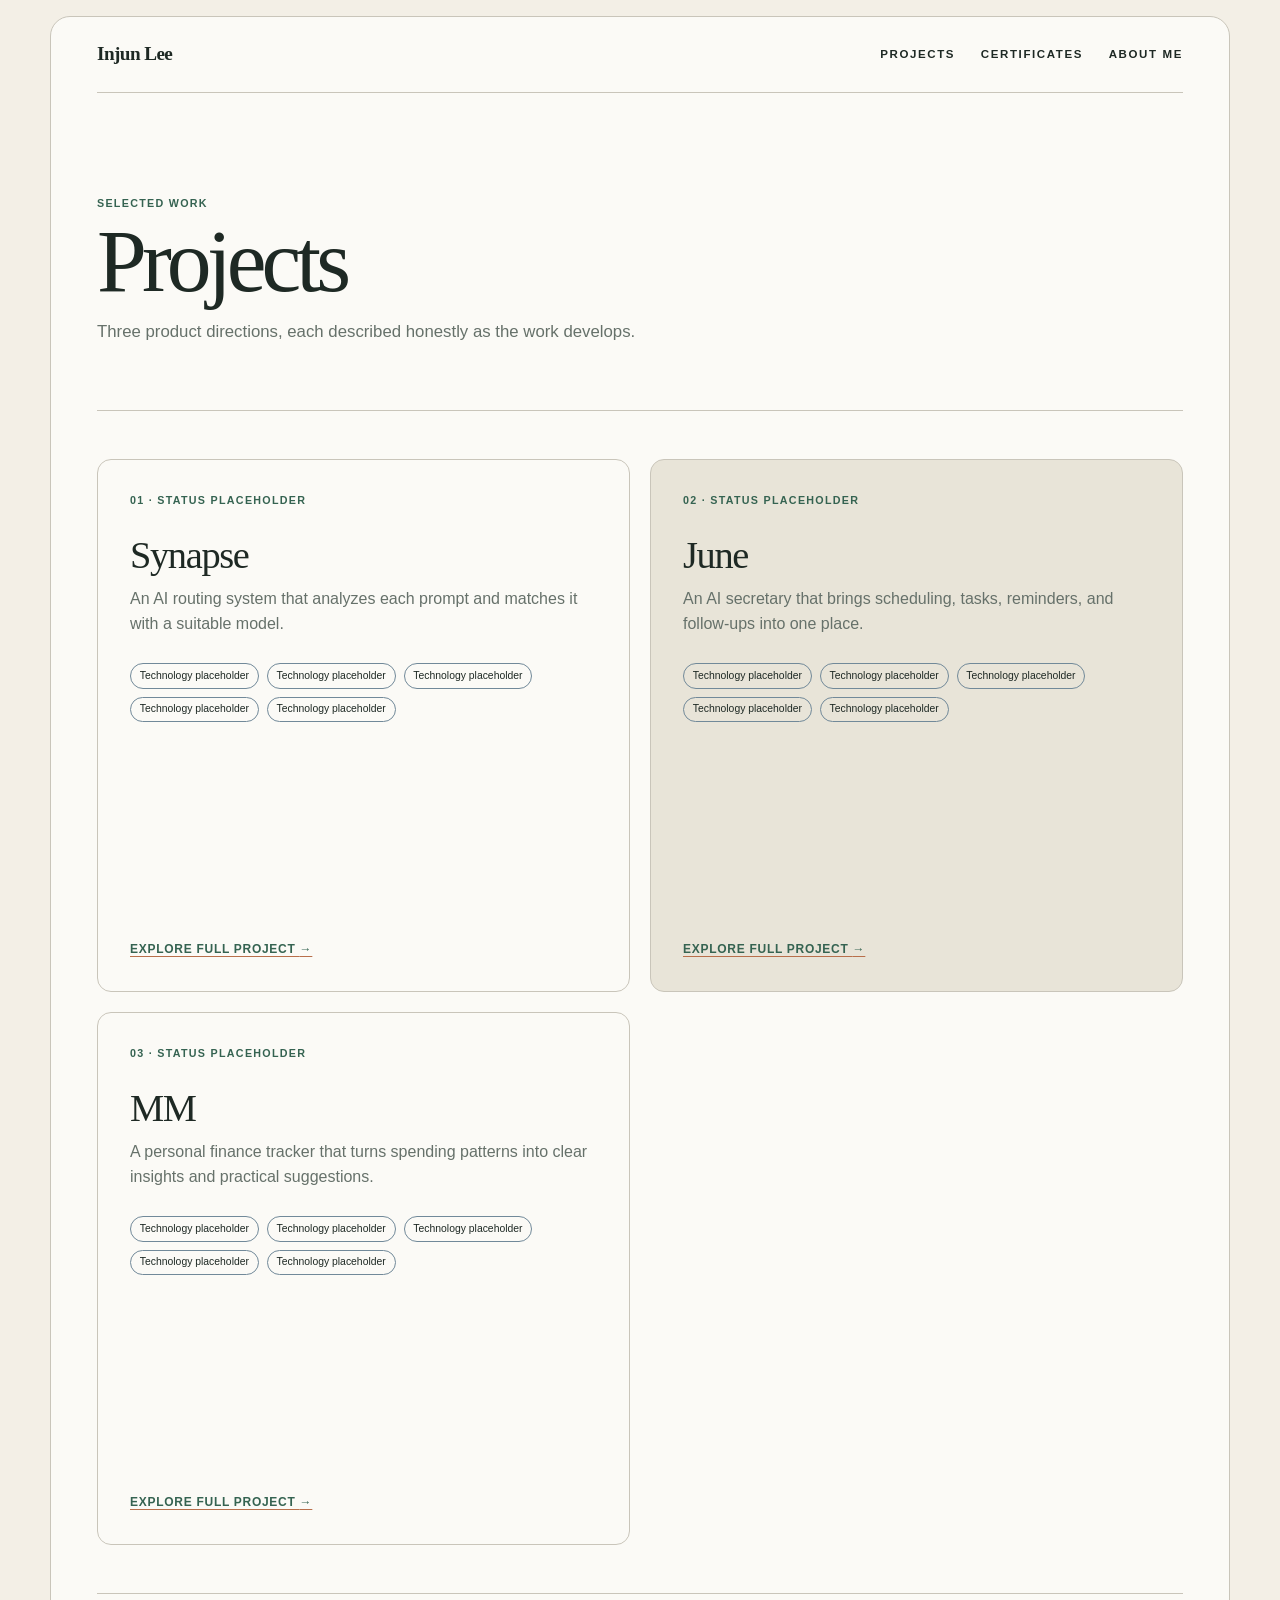
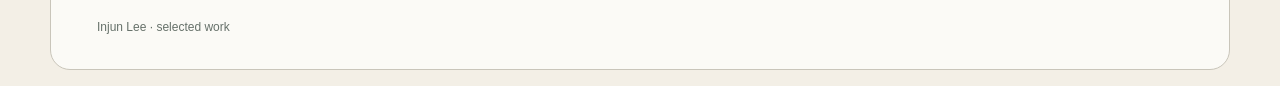
==== site/projects/index.html @ 359364a6 "feat: build complete portfolio UIUX" ====
<!doctype html>
<html lang="en">
<head>
  <meta charset="utf-8">
  <meta http-equiv="Content-Security-Policy" content="default-src 'none'; script-src 'self'; style-src 'self'; img-src 'self'; font-src 'self'; connect-src 'none'; object-src 'none'; base-uri 'none'; form-action 'none'; frame-src 'none'; media-src 'none'; worker-src 'none'; manifest-src 'none'">
  <meta name="referrer" content="no-referrer">
  <meta name="viewport" content="width=device-width, initial-scale=1">
  <meta name="description" content="Selected projects by Injun Lee.">
  <title>Projects — Injun Lee</title>
  <link rel="icon" href="../assets/favicon.svg" type="image/svg+xml">
  <link rel="stylesheet" href="../styles.css">
  <script src="../script.js" defer></script>
</head>
<body>
  <a class="skip-link" href="#main-content">Skip to main content</a>
  <main class="site-shell page-shell" id="main-content">
    <nav class="site-nav" aria-label="Primary">
      <a class="identity" href="../">Injun Lee</a>
      <a href="./">Projects</a>
      <a href="../certificates/">Certificates</a>
      <a href="../about/">About Me</a>
    </nav>
    <header class="page-introduction">
      <p class="eyebrow">Selected work</p>
      <h1>Projects</h1>
      <p>Three product directions, each described honestly as the work develops.</p>
    </header>
    <section class="project-grid" aria-label="Project case studies">
      <article class="project-card" data-project="synapse">
        <p class="project-index">01 · Status placeholder</p>
        <h2>Synapse</h2>
        <p>An AI routing system that analyzes each prompt and matches it with a suitable model.</p>
        <ul class="tag-list" aria-label="Synapse technology placeholders"><li>Technology placeholder</li><li>Technology placeholder</li><li>Technology placeholder</li><li>Technology placeholder</li><li>Technology placeholder</li></ul>
        <a href="synapse/">Explore full project <span aria-hidden="true">→</span></a>
      </article>
      <article class="project-card" data-project="june">
        <p class="project-index">02 · Status placeholder</p>
        <h2>June</h2>
        <p>An AI secretary that brings scheduling, tasks, reminders, and follow-ups into one place.</p>
        <ul class="tag-list" aria-label="June technology placeholders"><li>Technology placeholder</li><li>Technology placeholder</li><li>Technology placeholder</li><li>Technology placeholder</li><li>Technology placeholder</li></ul>
        <a href="june/">Explore full project <span aria-hidden="true">→</span></a>
      </article>
      <article class="project-card" data-project="mm">
        <p class="project-index">03 · Status placeholder</p>
        <h2>MM</h2>
        <p>A personal finance tracker that turns spending patterns into clear insights and practical suggestions.</p>
        <ul class="tag-list" aria-label="MM technology placeholders"><li>Technology placeholder</li><li>Technology placeholder</li><li>Technology placeholder</li><li>Technology placeholder</li><li>Technology placeholder</li></ul>
        <a href="mm/">Explore full project <span aria-hidden="true">→</span></a>
      </article>
    </section>
    <footer class="page-footer"><p>Injun Lee · selected work</p></footer>
  </main>
</body>
</html>
---- site/styles.css ----
:root {
  color-scheme: light;
  --paper: #f3efe6;
  --panel: #e2e6dc;
  --paper-2: #e8e4d8;
  --white: #fbfaf6;
  --ink: #1e2924;
  --muted: #66716a;
  --forest: #356351;
  --copper: #b86f4b;
  --slate: #718999;
  --blue: #718999;
  --sage: #dfe6dc;
  --rule: #b2b2a9;
  --line: #c9c5ba;
  --display: Georgia, 'Times New Roman', serif;
  --sans: 'Segoe UI Variable', 'Segoe UI', Arial, sans-serif;
}

*, *::before, *::after { box-sizing: border-box; }
html { scroll-behavior: smooth; }
body { margin: 0; background: var(--paper); color: var(--ink); font-family: var(--sans); }
a { color: inherit; }
.skip-link { position: fixed; left: 1rem; top: 1rem; z-index: 20; transform: translateY(-180%); background: var(--ink); color: var(--paper); padding: .7rem 1rem; }
.skip-link:focus-visible { transform: none; }
:focus-visible { outline: 3px solid var(--copper); outline-offset: 4px; }
.site-shell { width: min(100% - 2rem, 1180px); margin: 1rem auto; border: 1px solid #cbc8bf; border-radius: 20px; overflow: clip; }
.site-nav { min-height: 72px; margin: 0 46px; display: flex; align-items: center; justify-content: space-between; border-bottom: 1px solid var(--rule); font-size: .72rem; font-weight: 700; letter-spacing: .14em; text-transform: uppercase; }
.site-nav a { text-decoration: none; }
.site-nav a, .hero-jump { transition: color .2s ease; }
.site-footer > a { transition: box-shadow .2s ease; }
.hero { min-height: 690px; padding: 82px 46px 72px; display: grid; grid-template-columns: 1fr 1fr; gap: 48px; align-items: center; }
.hero h1 { margin: 0; font: 500 clamp(2.65rem, 4.6vw, 4.65rem)/.94 var(--display); letter-spacing: -.05em; }
.hero h1 span { display: block; }
.hero-name { width: max-content; margin-bottom: 1.25rem; font: 680 clamp(1.75rem, 3vw, 2.2rem)/1 var(--sans); letter-spacing: -.045em; }
.hero-name::after { content: ''; display: block; width: 42px; height: 2px; margin-top: .75rem; background: var(--copper); }
.hero-copy > p { max-width: 42rem; margin: 1.8rem 0 2.2rem; color: #505951; font-size: 1rem; line-height: 1.75; }
.hero-jump { display: inline-flex; align-items: center; gap: .7rem; color: #59635c; font-size: .66rem; letter-spacing: .13em; text-decoration: none; text-transform: uppercase; }
.hero-jump::before { content: ''; width: 28px; height: 1px; background: var(--copper); }
.juggle-signature { width: min(100%, 420px); justify-self: center; }
.juggle-stage { display: block; width: 100%; height: auto; aspect-ratio: 1; border: 1px solid #c3c5bc; border-radius: 11px; background: #f7f5ef; }
.juggle-legend { display: flex; flex-wrap: wrap; justify-content: center; gap: 5px 12px; margin: 9px 0 0; color: #59635c; font-size: .56rem; letter-spacing: .04em; text-align: center; }
.juggle-floor { stroke: var(--rule); stroke-width: 1.2; }
.juggle-head, .juggle-limb, .juggle-wheel, .juggle-frame { fill: none; stroke: var(--ink); stroke-width: 3.2; stroke-linecap: round; stroke-linejoin: round; }
.juggle-head { fill: #f7f5ef; }
.juggle-disc { fill: #f7f5ef; stroke-width: 1.5; }
.juggle-cut { fill: none; stroke: #f7f5ef; stroke-width: 1.3; stroke-linecap: round; stroke-linejoin: round; }
.tone-ink .juggle-disc { stroke: var(--ink); } .tone-ink .juggle-glyph { fill: var(--ink); }
.tone-forest .juggle-disc { stroke: var(--forest); } .tone-forest .juggle-glyph { fill: var(--forest); }
.tone-copper .juggle-disc { stroke: var(--copper); } .tone-copper .juggle-glyph { fill: var(--copper); }
.tone-slate .juggle-disc { stroke: var(--slate); } .tone-slate .juggle-glyph { fill: var(--slate); }
.juggle-figure { animation: juggle-bob .62s ease-in-out infinite alternate; }
.juggle-item { animation: juggle-arc 3.6s linear infinite; }
.juggle-slot-1 { animation-delay: 0s; }
.juggle-slot-2 { animation-delay: -1.2s; }
.juggle-slot-3 { animation-delay: -2.4s; }
@keyframes juggle-bob { from { transform: translateY(0); } to { transform: translateY(-4px); } }
@keyframes juggle-arc {
  0% { transform: translate(-48px, 0); }
  6.25% { transform: translate(-36px, -77px); }
  12.5% { transform: translate(-24px, -132px); }
  18.75% { transform: translate(-12px, -165px); }
  25% { transform: translate(0, -176px); }
  31.25% { transform: translate(12px, -165px); }
  37.5% { transform: translate(24px, -132px); }
  43.75% { transform: translate(36px, -77px); }
  50% { transform: translate(48px, 0); }
  56.25% { transform: translate(36px, -42px); }
  62.5% { transform: translate(24px, -72px); }
  68.75% { transform: translate(12px, -90px); }
  75% { transform: translate(0, -96px); }
  81.25% { transform: translate(-12px, -90px); }
  87.5% { transform: translate(-24px, -72px); }
  93.75% { transform: translate(-36px, -42px); }
  100% { transform: translate(-48px, 0); }
}

.work-section { padding: 0 46px; }
.section-heading { display: grid; grid-template-columns: 1fr 1fr; gap: 30px; padding: 31px 0 14px; border-top: 1px solid var(--rule); color: #606961; font-size: .63rem; letter-spacing: .13em; text-transform: uppercase; }
.section-heading h2, .section-heading p { margin: 0; font: inherit; }
.section-heading h2 { color: var(--ink); font-weight: 700; }
.section-heading p { text-align: right; }
.project { border-top: 1px solid var(--rule); }
.project:last-child { border-bottom: 1px solid var(--rule); }
.project-summary { display: grid; grid-template-columns: 52px 1fr auto; gap: 18px; align-items: start; padding: 30px 4px 28px; cursor: pointer; list-style: none; }
.project-summary::-webkit-details-marker { display: none; }
.project-summary::marker { content: ''; }
.project-number { padding-top: 8px; color: var(--forest); font-size: .62rem; font-weight: 750; }
.project-copy { display: block; }
.project-name { display: block; font: 680 clamp(1.9rem, 3.2vw, 2.7rem)/1 var(--sans); letter-spacing: -.05em; }
.project-line { display: block; max-width: 58rem; margin: 9px 0 15px; color: #505951; font-size: .82rem; line-height: 1.55; }
.topics { display: flex; flex-wrap: wrap; gap: 7px; }
.topics > span { padding: 5px 8px; border: 1px solid #a4aaa4; border-radius: 999px; color: #59635c; font-size: .55rem; letter-spacing: .06em; text-transform: uppercase; }
.topics > span:nth-child(2) { border-color: rgb(113 137 153 / 62%); }
.topics > span:nth-child(3) { border-color: rgb(184 111 75 / 62%); }
.project-plus { padding-top: 4px; color: var(--forest); font-size: 1.35rem; font-weight: 300; transition: transform .28s ease, color .28s ease; }
.project[open] { margin-inline: -15px; padding-inline: 15px; background: #e8e9e1; }
.project[open] .project-plus { color: var(--copper); transform: rotate(45deg); }
.project-panel { padding: 0 22px 25px; }
.project-visual { margin: 0; padding-top: 22px; }
.project-visual figcaption { display: flex; justify-content: space-between; margin-bottom: 13px; color: var(--forest); font-size: .55rem; font-weight: 750; letter-spacing: .1em; text-transform: uppercase; }
.project-visual figcaption span:last-child { color: var(--forest); font-weight: 500; }
.synapse-diagram, .june-layout, .mm-layout { width: 100%; border: 1px solid #c3c5bc; border-radius: 11px; background: #f7f5ef; }

.synapse-diagram { display: block; height: 220px; }
.synapse-diagram text { fill: var(--ink); font: 9px var(--sans); }
.diagram-box { fill: #fcfbf7; stroke: #95a099; }
.prompt-box { fill: #f0ded3; stroke: var(--copper); stroke-width: 1.6; }
.diagram-label { font-weight: 700 !important; }
.router-box { fill: #e4ece7; stroke: var(--forest); stroke-width: 1.4; }
.router-label { fill: var(--forest) !important; font-weight: 700 !important; }
.router-subtitle { fill: #596159 !important; opacity: 1; }
.route { fill: none; stroke: #9ea8a1; stroke-width: 1.2; stroke-dasharray: 180; stroke-dashoffset: 0; }
.route-selected { stroke: var(--copper); stroke-width: 2; }
.route-b.route-selected { stroke: var(--forest); }
.model-selected { fill: #f0ded3; stroke: var(--copper); stroke-width: 1.6; }
.answer-box { fill: #e4ece7; stroke: var(--forest); }
.answer-copy { opacity: 1; }
.project.is-animating .route { stroke-dashoffset: 180; animation: draw-route .5s ease-out .58s forwards; }
.project.is-animating .route-a { animation-delay: .95s; }
.project.is-animating .route-b { animation-delay: 1.2s; }
.project.is-animating .route-c { animation-delay: 1.45s; }
.project.is-animating .route-d { animation-delay: 1.7s; }
.project.is-animating .route-answer { animation-delay: 2.1s; }
.project.is-animating .answer-copy { opacity: 0; animation: reveal .4s ease-out 2.5s forwards; }
@keyframes draw-route { to { stroke-dashoffset: 0; } }
@keyframes reveal { to { opacity: 1; } }

.june-layout, .mm-layout { min-height: 242px; display: grid; gap: 14px; padding: 14px; }
.june-layout { grid-template-columns: 1.35fr .65fr; }
.calendar-card, .todo-card, .chart-card, .insights-card { min-width: 0; padding: 12px; border: 1px solid #c9cbc3; border-radius: 9px; background: #fcfbf7; }
.mini-heading { display: flex; justify-content: space-between; margin-bottom: 10px; color: var(--forest); font-size: .55rem; font-weight: 750; letter-spacing: .09em; text-transform: uppercase; }
.schedule-grid { display: grid; grid-template-columns: 34px repeat(5, minmax(0, 1fr)); grid-auto-rows: 29px; gap: 3px; }
.schedule-grid > span:not(.time):not(.slot) { display: grid; place-items: center; color: var(--forest); font-size: .45rem; font-weight: 700; }
.time { display: flex; align-items: center; color: var(--forest); font-size: .45rem; }
.slot { position: relative; overflow: hidden; border: 1px solid #e0e1db; border-radius: 3px; }
.calendar-event { position: absolute; inset: 3px; display: flex; align-items: center; padding: 0 4px; border-radius: 3px; background: var(--forest); color: #fff; font-size: .42rem; white-space: nowrap; opacity: 1; transform: none; transform-origin: left; }
.calendar-event.copper { background: var(--copper); }
.calendar-event.slate { background: var(--slate); }
.project.is-animating .calendar-event { opacity: 0; transform: scaleX(0); animation: event-in .46s ease-out forwards; }
.project.is-animating .event-one { animation-delay: .15s; }
.project.is-animating .event-two { animation-delay: .5s; }
.project.is-animating .event-three { animation-delay: .85s; }
.project.is-animating .event-four { animation-delay: 1.2s; }
.project.is-animating .event-five { animation-delay: 1.55s; }
@keyframes event-in { to { opacity: 1; transform: scaleX(1); } }
.task { display: grid; grid-template-columns: 16px 1fr; gap: 7px; align-items: center; margin: 9px 0; color: #596159; font-size: .62rem; }
.task::before { content: '✓'; display: grid; place-items: center; width: 14px; height: 14px; border: 1px solid var(--forest); border-radius: 50%; background: var(--forest); color: #fff; }
.project.is-animating .task::before { border-color: var(--forest); background: transparent; color: transparent; }
.project.is-animating .task-one::before { animation: check-task .42s ease-out 1.82s forwards; }
.project.is-animating .task-two::before { animation: check-task .42s ease-out 2.15s forwards; }
.project.is-animating .task-three::before { animation: check-task .42s ease-out 2.48s forwards; }
.project.is-animating .task-four::before { animation: check-task .42s ease-out 2.81s forwards; }
@keyframes check-task { to { border-color: var(--forest); background: var(--forest); color: #fff; } }

.mm-layout { grid-template-columns: 1.3fr .7fr; }
.chart-card, .insights-card { position: relative; overflow: hidden; }
.spending-chart { width: 100%; height: 135px; }
.chart-grid { stroke: #dcded7; }
.spending-chart text { fill: var(--forest); font: 6px var(--sans); }
.spending-path { fill: none; stroke: var(--copper); stroke-width: 2.4; stroke-dasharray: 520; stroke-dashoffset: 0; }
.chart-point { fill: var(--copper); opacity: 1; }
.project.is-animating .spending-path { stroke-dashoffset: 520; animation: draw-chart 1.65s ease-out forwards; }
.project.is-animating .chart-point { opacity: 0; animation: reveal .35s ease-out 1.45s forwards; }
@keyframes draw-chart { to { stroke-dashoffset: 0; } }
.budget-copy { display: flex; justify-content: space-between; margin-top: 3px; color: #5e675f; font-size: .55rem; }
.budget-copy strong { color: var(--forest); }
.budget-track { height: 6px; margin-top: 7px; overflow: hidden; border-radius: 999px; background: #dadcd5; }
.budget-fill { display: block; width: 60%; height: 100%; background: var(--forest); }
.project.is-animating .budget-fill { width: 0; animation: fill-budget 1s ease-out .75s forwards; }
@keyframes fill-budget { to { width: 60%; } }
.insight-card { position: absolute; left: 11px; right: 11px; margin: 0; padding: 9px; border-radius: 8px; background: #e6ece7; color: #49544c; font-size: .6rem; line-height: 1.45; box-shadow: 0 7px 18px rgb(36 54 44 / 9%); opacity: 1; transform: none; }
.insight-card strong { display: block; margin-bottom: 3px; color: var(--forest); font-size: .52rem; letter-spacing: .07em; text-transform: uppercase; }
.insight-one { top: 42px; border-left: 3px solid var(--copper); }
.insight-two { top: 115px; border-left: 3px solid var(--slate); }
.project.is-animating .insight-one, .project.is-animating .insight-two { opacity: 0; transform: translateY(7px); }
.project.is-animating .insight-one { animation: show-insight .48s ease-out 1.5s forwards; }
.project.is-animating .insight-two { animation: show-insight .48s ease-out 2s forwards; }
@keyframes show-insight { to { opacity: 1; transform: none; } }

.site-footer { margin-top: 85px; padding: 45px 46px 35px; display: grid; grid-template-columns: 1.4fr .6fr; align-items: end; gap: 30px; background: var(--ink); color: var(--paper); }
.site-footer p { margin: 0; color: #a9b3ac; font-size: .6rem; letter-spacing: .13em; text-transform: uppercase; }
.site-footer h2 { max-width: 660px; margin: 11px 0 0; font: 500 clamp(2.3rem, 4vw, 3.4rem)/1 var(--display); letter-spacing: -.035em; }
.site-footer > a { justify-self: end; padding-bottom: 6px; border-bottom: 1px solid var(--copper); color: var(--paper); font-size: .68rem; letter-spacing: .1em; text-decoration: none; text-transform: uppercase; }
.footer-meta { grid-column: 1 / -1; display: flex; justify-content: space-between; margin-top: 25px !important; padding-top: 18px; border-top: 1px solid #465049; }

@media (hover: hover) and (pointer: fine) {
  .juggle-stage:hover * { animation-play-state: paused; }
  .site-nav a:hover, .hero-jump:hover { color: var(--forest); }
  .site-footer > a:hover { color: var(--paper); box-shadow: 0 2px 0 var(--copper); }
}

@media (max-width: 820px) {
  .site-shell { width: min(100% - 1rem, 1180px); margin: .5rem auto; border-radius: 14px; }
  .site-nav { margin: 0 22px; }
  .hero { min-height: auto; padding: 52px 22px 64px; grid-template-columns: 1fr; }
  .hero h1 { font-size: clamp(2.8rem, 12vw, 4.6rem); }
  .juggle-signature { width: min(88vw, 390px); }
  .project-summary { grid-template-columns: 34px 1fr auto; }
  .project-panel { padding-inline: 0; }
  .june-layout, .mm-layout { grid-template-columns: 1fr; }
  .site-footer { grid-template-columns: 1fr; padding: 42px 22px 30px; }
}

@media (max-width: 420px) {
  .hero h1 { font-size: clamp(2.5rem, 12vw, 3.4rem); }
  .project-summary { gap: 10px; }
  .topics { gap: 5px; }
  .topics > span { font-size: .58rem; }
}

@media (prefers-reduced-motion: reduce) {
  html { scroll-behavior: auto; }
  *, *::before, *::after { animation-duration: .001ms !important; animation-iteration-count: 1 !important; animation-delay: 0s !important; transition-duration: .001ms !important; transition-delay: 0s !important; }
  .juggle-figure, .juggle-item { animation: none !important; }
  .juggle-slot-1 { transform: translate(-76px, -54px) !important; }
  .juggle-slot-2 { transform: translate(0, -148px) !important; }
  .juggle-slot-3 { transform: translate(76px, -54px) !important; }
  .route, .spending-path { stroke-dashoffset: 0 !important; }
  .calendar-event, .chart-point, .insight-card, .answer-copy { opacity: 1 !important; transform: none !important; }
  .budget-fill { width: 60% !important; }
  .project.is-animating .task::before { animation: none !important; border-color: var(--forest) !important; background: var(--forest) !important; color: #fff !important; }
}

/* Route-wide editorial layer for the static project, certificate, and about pages. */
html, body { max-width: 100%; overflow-x: clip; }
body { background: #F3EFE6; color: #1E2924; line-height: 1.6; }
.page-shell, .case-study, .study-map, .about-page { background: var(--white); border-color: var(--line); }
.page-shell .site-nav, .case-study .site-nav, .study-map .site-nav, .about-page .site-nav {
  min-height: 76px;
  border-bottom-color: var(--line);
  color: #1E2924;
}
.page-shell .site-nav .identity, .case-study .site-nav .identity, .study-map .site-nav .identity, .about-page .site-nav .identity {
  margin-right: auto;
  font-family: var(--display);
  font-size: 1.2rem;
  letter-spacing: -.03em;
  text-transform: none;
}
.page-shell .site-nav a:not(.identity), .case-study .site-nav a:not(.identity), .study-map .site-nav a:not(.identity), .about-page .site-nav a:not(.identity) { margin-left: clamp(.8rem, 2vw, 1.75rem); }
.page-introduction, .case-study-header { max-width: 52rem; padding: clamp(3rem, 8vw, 6.5rem) 46px clamp(2.5rem, 5vw, 4.5rem); }
.page-introduction h1, .case-study-header h1, .about-introduction h1 {
  margin: .35rem 0 1rem;
  color: #1E2924;
  font: 500 clamp(2.8rem, 7vw, 5.8rem)/.95 var(--display);
  letter-spacing: -.055em;
}
.page-introduction > p:last-child, .case-study-header > p:last-child { max-width: 39rem; margin: 0; color: var(--muted); font-size: 1.05rem; }
.eyebrow, .project-index { margin: 0; color: #356351; font-size: .67rem; font-weight: 750; letter-spacing: .12em; text-transform: uppercase; }
.page-shell > section, .case-study > section, .study-map > section, .about-page > section { margin-inline: 46px; padding-block: clamp(1.8rem, 4vw, 3rem); border-top: 1px solid var(--line); }
.page-shell h2, .case-study h2, .study-map h2, .about-page h2 { color: #1E2924; font: 500 clamp(1.55rem, 3vw, 2.4rem)/1.05 var(--display); letter-spacing: -.035em; }
.case-study > section > p, .study-map > section > p, .case-study > section li, .study-map > section li { max-width: 47rem; color: var(--muted); }
.case-study > section ul, .study-map > section ul { padding-left: 1.2rem; }

.project-grid, .certificate-grid { display: grid; grid-template-columns: repeat(2, minmax(0, 1fr)); gap: 1.25rem; }
.project-card, .certificate-card {
  min-width: 0;
  min-height: 22rem;
  aspect-ratio: 1 / 1;
  padding: clamp(1.35rem, 3vw, 2rem);
  display: flex;
  flex-direction: column;
  align-items: flex-start;
  border: 1px solid var(--line);
  border-radius: 14px;
  background: var(--white);
}
.project-card:nth-child(2n), .certificate-card:nth-child(2n) { background: var(--paper-2); }
.project-card h2, .certificate-card h2 { margin: 1.6rem 0 .65rem; }
.project-card > p:not(.project-index), .certificate-card > p { margin: 0 0 .85rem; color: var(--muted); }
.project-card > a, .certificate-card > a, .page-footer a {
  margin-top: auto;
  color: #356351;
  font-size: .75rem;
  font-weight: 750;
  letter-spacing: .06em;
  text-decoration-color: #B86F4B;
  text-underline-offset: .25em;
  text-transform: uppercase;
}
.tag-list { width: 100%; margin: .8rem 0 1.5rem; padding: 0; display: flex; flex-wrap: wrap; gap: .5rem; list-style: none; }
.tag-list li { padding: .35rem .55rem; border: 1px solid #718999; border-radius: 999px; color: #1E2924; font-size: .65rem; line-height: 1.2; }
.certificate-image-placeholder, .diagram-placeholder {
  width: 100%;
  min-height: 9rem;
  display: grid;
  place-items: center;
  padding: 1rem;
  border: 1px dashed var(--blue);
  border-radius: 10px;
  background: var(--sage);
  color: #356351;
  font-size: .74rem;
  font-weight: 700;
  letter-spacing: .06em;
  text-align: center;
  text-transform: uppercase;
}
.diagram-placeholder { min-height: 14rem; background: var(--paper-2); }
.case-study-header { padding-bottom: 3rem; }
.case-study-header > p:last-child { max-width: 42rem; }
.study-map > section { display: grid; grid-template-columns: minmax(10rem, .45fr) minmax(0, 1fr); gap: 2rem; }
.study-map > section h2 { margin: 0; font-size: 1.35rem; }
.study-map > section p, .study-map > section ul { margin: 0; }

.about-introduction { display: grid; grid-template-columns: minmax(0, .95fr) minmax(0, 1.05fr); gap: clamp(2rem, 7vw, 6rem); padding-top: clamp(3rem, 8vw, 6rem) !important; }
.about-introduction > div > p { max-width: 39rem; color: var(--muted); font-size: 1.05rem; }
.personal-compass { margin-top: 2rem; padding: 1.25rem; border: 1px solid var(--line); border-radius: 12px; background: var(--sage); }
.personal-compass h2 { margin: 0 0 1rem; font-size: 1.35rem; }
.personal-compass p { margin: .7rem 0 0; color: #1E2924; font-size: .9rem; }
.destination-list { margin: 2rem 0 0; padding: 0; border-top: 1px solid var(--line); list-style: none; }
.destination-list li { padding: .85rem 0; border-bottom: 1px solid var(--line); color: #356351; font-size: .82rem; font-weight: 700; letter-spacing: .045em; }
.values { display: grid; grid-template-columns: repeat(3, minmax(0, 1fr)); gap: 1px; padding-block: 0 !important; background: var(--line); }
.values article { min-width: 0; padding: 1.35rem; background: var(--white); }
.values h2 { margin: 0 0 .75rem; font-size: 1.45rem; }
.values p { margin: 0; color: var(--muted); }
.workflow { background: var(--white); }
.workflow > h2 { max-width: 30rem; margin-top: 0; }
.workflow ol { margin: 2rem 0 0; padding: 0; counter-reset: workflow; list-style: none; }
.workflow li { position: relative; min-height: 6.5rem; padding: 0 0 1.6rem 4.2rem; border-left: 1px solid var(--line); counter-increment: workflow; }
.workflow li::before { content: counter(workflow, decimal-leading-zero); position: absolute; left: -1.35rem; top: 0; width: 2.7rem; padding: .35rem 0; border: 1px solid #356351; border-radius: 999px; background: #F3EFE6; color: #356351; font-size: .62rem; font-weight: 800; letter-spacing: .05em; text-align: center; }
.workflow li:last-child { padding-bottom: 0; }
.workflow h3 { margin: 0 0 .35rem; color: #1E2924; font-size: 1rem; }
.workflow li p { max-width: 42rem; margin: 0; color: var(--muted); }
.page-footer { margin: 0 46px; padding: 1.5rem 0 2rem; border-top: 1px solid var(--line); color: var(--muted); font-size: .75rem; }
.page-footer p { margin: 0; }

/* Home gateway layer: keep the landing view quiet, legible, and connected to the routes. */
.site-nav-links { display: flex; align-items: center; gap: clamp(.8rem, 2vw, 1.75rem); }
.site-nav-links a { text-decoration: none; font-size: .72rem; letter-spacing: .08em; text-transform: uppercase; }
.hero-copy > .eyebrow { margin: 0 0 1.25rem; color: var(--forest); font-size: .67rem; font-weight: 750; letter-spacing: .12em; text-transform: uppercase; }
.hero-copy > h1 { margin: 0; font: 500 clamp(3.5rem, 7vw, 6.5rem)/.92 var(--display); letter-spacing: -.06em; }
.project-panel-copy { margin-top: 1.35rem; padding: 1rem 0 0; display: grid; grid-template-columns: repeat(2, minmax(0, 1fr)); gap: 1rem; border-top: 1px solid var(--line); color: var(--muted); font-size: .8rem; line-height: 1.5; }
.project-panel-copy p { margin: 0; }
.project-panel-copy .panel-label { margin-bottom: .35rem; color: var(--forest); font-size: .62rem; font-weight: 750; letter-spacing: .1em; text-transform: uppercase; }
.panel-link { grid-column: 1 / -1; color: var(--forest); font-size: .72rem; font-weight: 750; letter-spacing: .06em; text-decoration-color: var(--copper); text-transform: uppercase; }
.home-certificates { padding: 0 46px; }
.home-certificates .section-heading { border-top: 1px solid var(--line); }
.home-certificates .section-heading a { color: var(--forest); font-size: .68rem; font-weight: 750; letter-spacing: .06em; text-decoration-color: var(--copper); text-transform: uppercase; }
.home-certificates .certificate-grid { grid-template-columns: repeat(3, minmax(0, 1fr)); }
.home-certificate-card { min-height: 0; aspect-ratio: auto; }
.home-certificate-card h3 { margin: 1rem 0 .6rem; color: var(--ink); font: 500 clamp(1.3rem, 2vw, 1.75rem)/1.05 var(--display); letter-spacing: -.03em; }
.home-about-teaser { margin: 2.5rem 46px 0; padding: clamp(2.2rem, 6vw, 5rem) 0; border-top: 1px solid var(--line); border-bottom: 1px solid var(--line); }
.home-about-teaser h2 { margin: .35rem 0 1rem; color: var(--ink); font: 500 clamp(2.5rem, 6vw, 5rem)/.95 var(--display); letter-spacing: -.055em; }
.home-about-teaser a { color: var(--forest); font-size: .72rem; font-weight: 750; letter-spacing: .06em; text-decoration-color: var(--copper); text-transform: uppercase; }

@media (hover: hover) and (pointer: fine) {
  .project-card:hover, .certificate-card:hover { border-color: #356351; box-shadow: 5px 5px 0 var(--sage); }
  .project-card > a:hover, .certificate-card > a:hover, .page-footer a:hover { color: #B86F4B; }
}

@media (max-width: 700px) {
  .page-shell .site-nav, .case-study .site-nav, .study-map .site-nav, .about-page .site-nav { min-height: auto; padding-block: 1rem; flex-wrap: wrap; justify-content: flex-start; gap: .75rem 1rem; }
  .page-shell .site-nav .identity, .case-study .site-nav .identity, .study-map .site-nav .identity, .about-page .site-nav .identity { width: 100%; }
  .page-shell .site-nav a:not(.identity), .case-study .site-nav a:not(.identity), .study-map .site-nav a:not(.identity), .about-page .site-nav a:not(.identity) { margin-left: 0; }
  .page-introduction, .case-study-header { padding-inline: 22px; }
  .page-shell > section, .case-study > section, .study-map > section, .about-page > section, .page-footer { margin-inline: 22px; }
  .project-grid, .certificate-grid { grid-template-columns: 1fr; }
  .about-introduction { grid-template-columns: 1fr; }
  .study-map > section { grid-template-columns: 1fr; gap: .75rem; }
  .values { grid-template-columns: 1fr; gap: 1px; }
  .site-nav-links { width: 100%; justify-content: space-between; gap: .5rem; }
  .project-panel-copy { grid-template-columns: 1fr; }
  .home-certificates { padding-inline: 22px; }
  .home-certificates .certificate-grid { grid-template-columns: 1fr; }
  .home-about-teaser { margin-inline: 22px; }
}

@media (max-width: 420px) {
  .page-introduction h1, .case-study-header h1, .about-introduction h1 { font-size: clamp(2.55rem, 15vw, 3.5rem); }
  .project-card, .certificate-card { min-height: 0; padding: 1.2rem; }
  .workflow li { padding-left: 3.35rem; }
}
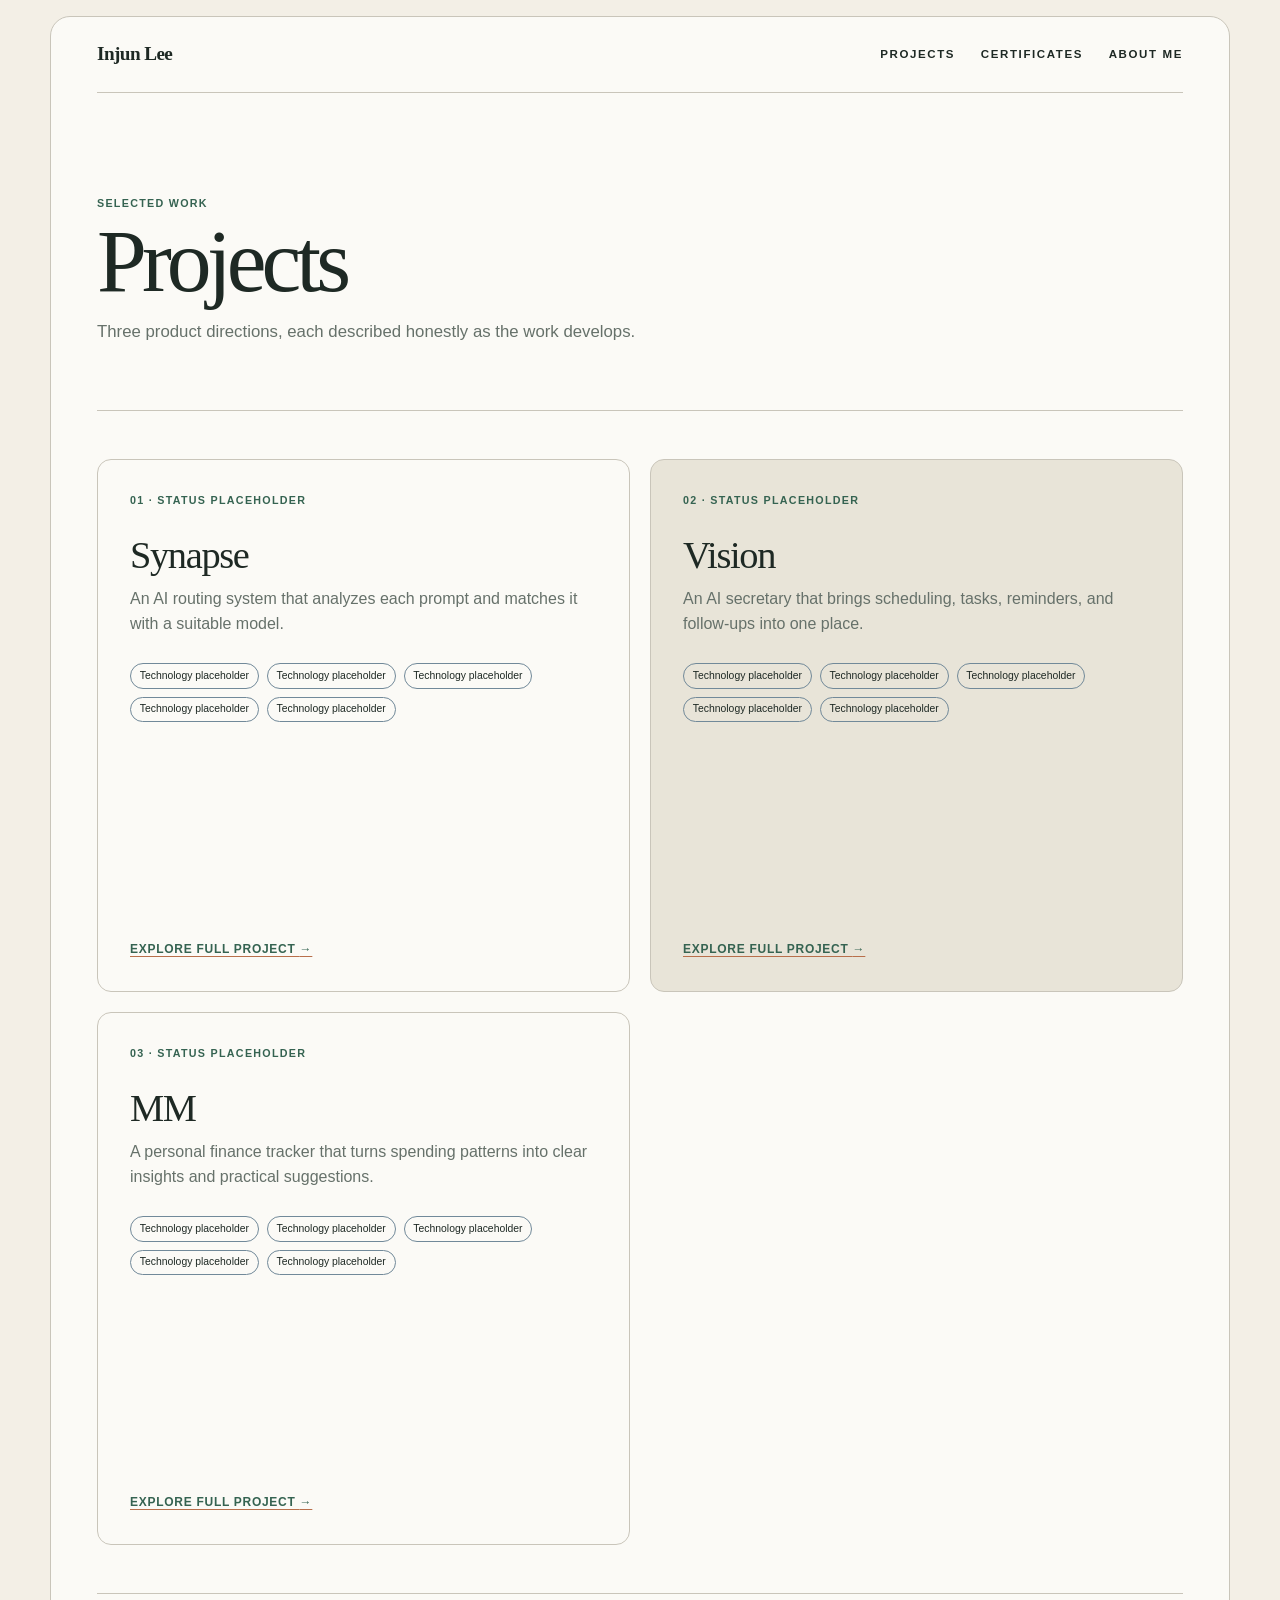
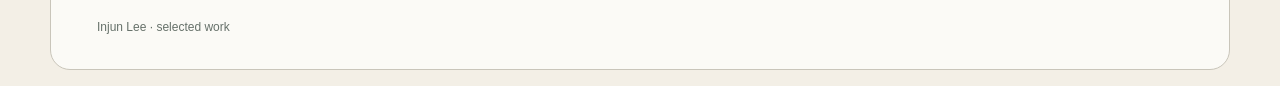
==== commit b9068988: "feat: replace hero with earth project orbits" ====
--- a/site/projects/index.html
+++ b/site/projects/index.html
@@ -33,12 +33,12 @@
         <ul class="tag-list" aria-label="Synapse technology placeholders"><li>Technology placeholder</li><li>Technology placeholder</li><li>Technology placeholder</li><li>Technology placeholder</li><li>Technology placeholder</li></ul>
         <a href="synapse/">Explore full project <span aria-hidden="true">→</span></a>
       </article>
-      <article class="project-card" data-project="june">
+      <article class="project-card" data-project="vision">
         <p class="project-index">02 · Status placeholder</p>
-        <h2>June</h2>
+        <h2>Vision</h2>
         <p>An AI secretary that brings scheduling, tasks, reminders, and follow-ups into one place.</p>
-        <ul class="tag-list" aria-label="June technology placeholders"><li>Technology placeholder</li><li>Technology placeholder</li><li>Technology placeholder</li><li>Technology placeholder</li><li>Technology placeholder</li></ul>
-        <a href="june/">Explore full project <span aria-hidden="true">→</span></a>
+        <ul class="tag-list" aria-label="Vision technology placeholders"><li>Technology placeholder</li><li>Technology placeholder</li><li>Technology placeholder</li><li>Technology placeholder</li><li>Technology placeholder</li></ul>
+        <a href="vision/">Explore full project <span aria-hidden="true">→</span></a>
       </article>
       <article class="project-card" data-project="mm">
         <p class="project-index">03 · Status placeholder</p>
--- a/site/styles.css
+++ b/site/styles.css
@@ -37,43 +37,35 @@
 .hero-copy > p { max-width: 42rem; margin: 1.8rem 0 2.2rem; color: #505951; font-size: 1rem; line-height: 1.75; }
 .hero-jump { display: inline-flex; align-items: center; gap: .7rem; color: #59635c; font-size: .66rem; letter-spacing: .13em; text-decoration: none; text-transform: uppercase; }
 .hero-jump::before { content: ''; width: 28px; height: 1px; background: var(--copper); }
-.juggle-signature { width: min(100%, 420px); justify-self: center; }
-.juggle-stage { display: block; width: 100%; height: auto; aspect-ratio: 1; border: 1px solid #c3c5bc; border-radius: 11px; background: #f7f5ef; }
-.juggle-legend { display: flex; flex-wrap: wrap; justify-content: center; gap: 5px 12px; margin: 9px 0 0; color: #59635c; font-size: .56rem; letter-spacing: .04em; text-align: center; }
-.juggle-floor { stroke: var(--rule); stroke-width: 1.2; }
-.juggle-head, .juggle-limb, .juggle-wheel, .juggle-frame { fill: none; stroke: var(--ink); stroke-width: 3.2; stroke-linecap: round; stroke-linejoin: round; }
-.juggle-head { fill: #f7f5ef; }
-.juggle-disc { fill: #f7f5ef; stroke-width: 1.5; }
-.juggle-cut { fill: none; stroke: #f7f5ef; stroke-width: 1.3; stroke-linecap: round; stroke-linejoin: round; }
-.tone-ink .juggle-disc { stroke: var(--ink); } .tone-ink .juggle-glyph { fill: var(--ink); }
-.tone-forest .juggle-disc { stroke: var(--forest); } .tone-forest .juggle-glyph { fill: var(--forest); }
-.tone-copper .juggle-disc { stroke: var(--copper); } .tone-copper .juggle-glyph { fill: var(--copper); }
-.tone-slate .juggle-disc { stroke: var(--slate); } .tone-slate .juggle-glyph { fill: var(--slate); }
-.juggle-figure { animation: juggle-bob .62s ease-in-out infinite alternate; }
-.juggle-item { animation: juggle-arc 3.6s linear infinite; }
-.juggle-slot-1 { animation-delay: 0s; }
-.juggle-slot-2 { animation-delay: -1.2s; }
-.juggle-slot-3 { animation-delay: -2.4s; }
-@keyframes juggle-bob { from { transform: translateY(0); } to { transform: translateY(-4px); } }
-@keyframes juggle-arc {
-  0% { transform: translate(-48px, 0); }
-  6.25% { transform: translate(-36px, -77px); }
-  12.5% { transform: translate(-24px, -132px); }
-  18.75% { transform: translate(-12px, -165px); }
-  25% { transform: translate(0, -176px); }
-  31.25% { transform: translate(12px, -165px); }
-  37.5% { transform: translate(24px, -132px); }
-  43.75% { transform: translate(36px, -77px); }
-  50% { transform: translate(48px, 0); }
-  56.25% { transform: translate(36px, -42px); }
-  62.5% { transform: translate(24px, -72px); }
-  68.75% { transform: translate(12px, -90px); }
-  75% { transform: translate(0, -96px); }
-  81.25% { transform: translate(-12px, -90px); }
-  87.5% { transform: translate(-24px, -72px); }
-  93.75% { transform: translate(-36px, -42px); }
-  100% { transform: translate(-48px, 0); }
-}
+.orbit-signature { width: min(100%, 420px); justify-self: center; }
+.orbit-stage { display: block; width: 100%; height: auto; aspect-ratio: 1; border: 1px solid #c3c5bc; border-radius: 11px; background: #f7f5ef; }
+.project-orbits { transform-box: view-box; transform-origin: 210px 210px; }
+.project-orbit { transform-box: view-box; transform-origin: 210px 210px; animation: project-orbit-spin 24s linear infinite; }
+.orbit-ring { fill: none; stroke: var(--line); stroke-width: 1.2; stroke-dasharray: 4 9; }
+.orbit-marker { transform-box: view-box; }
+.orbit-marker-face { transform-box: fill-box; transform-origin: center; animation: project-orbit-counter 24s linear infinite; }
+.orbit-marker-disc { fill: var(--white); stroke: var(--forest); stroke-width: 1.6; }
+.project-orbit:nth-child(2) .orbit-marker-disc { stroke: var(--copper); }
+.project-orbit:nth-child(3) .orbit-marker-disc { stroke: var(--blue); }
+.orbit-marker-label { fill: var(--ink); font: 700 14px var(--sans); letter-spacing: .03em; }
+.earth-sphere { fill: var(--sage); }
+.earth-surface { transform-box: fill-box; transform-origin: center; animation: earth-spin 18s linear infinite; }
+.earth-water { fill: #cbdde0; }
+.earth-land { fill: var(--forest); opacity: .86; }
+.earth-land-two { fill: var(--copper); opacity: .75; }
+.earth-land-three { fill: #6f8e88; opacity: .9; }
+.earth-latitude, .earth-meridian { fill: none; stroke: var(--white); stroke-width: 1; opacity: .66; }
+.earth-latitude-low { opacity: .38; }
+.earth-outline { fill: none; stroke: var(--ink); stroke-width: 2.2; }
+.earth-axis { fill: none; stroke: var(--forest); stroke-width: 1.2; opacity: .65; }
+.orbit-legend { display: flex; flex-wrap: wrap; justify-content: center; gap: 6px 16px; margin: 10px 0 0; padding: 0; list-style: none; color: var(--muted); font-size: .58rem; letter-spacing: .04em; }
+.orbit-legend li { display: inline-flex; align-items: center; gap: .35rem; }
+.orbit-key { display: grid; place-items: center; width: 1.35rem; height: 1.35rem; border: 1px solid var(--forest); border-radius: 50%; color: var(--forest); font-size: .58rem; font-weight: 750; }
+.orbit-legend li:nth-child(2) .orbit-key { border-color: var(--copper); color: var(--copper); }
+.orbit-legend li:nth-child(3) .orbit-key { border-color: var(--blue); color: var(--blue); }
+@keyframes earth-spin { from { transform: rotate(0deg); } to { transform: rotate(360deg); } }
+@keyframes project-orbit-spin { from { transform: rotate(0deg); } to { transform: rotate(360deg); } }
+@keyframes project-orbit-counter { from { transform: rotate(0deg); } to { transform: rotate(-360deg); } }
 
 .work-section { padding: 0 46px; }
 .section-heading { display: grid; grid-template-columns: 1fr 1fr; gap: 30px; padding: 31px 0 14px; border-top: 1px solid var(--rule); color: #606961; font-size: .63rem; letter-spacing: .13em; text-transform: uppercase; }
@@ -100,7 +92,7 @@
 .project-visual { margin: 0; padding-top: 22px; }
 .project-visual figcaption { display: flex; justify-content: space-between; margin-bottom: 13px; color: var(--forest); font-size: .55rem; font-weight: 750; letter-spacing: .1em; text-transform: uppercase; }
 .project-visual figcaption span:last-child { color: var(--forest); font-weight: 500; }
-.synapse-diagram, .june-layout, .mm-layout { width: 100%; border: 1px solid #c3c5bc; border-radius: 11px; background: #f7f5ef; }
+.synapse-diagram, .vision-layout, .mm-layout { width: 100%; border: 1px solid #c3c5bc; border-radius: 11px; background: #f7f5ef; }
 
 .synapse-diagram { display: block; height: 220px; }
 .synapse-diagram text { fill: var(--ink); font: 9px var(--sans); }
@@ -126,8 +118,8 @@
 @keyframes draw-route { to { stroke-dashoffset: 0; } }
 @keyframes reveal { to { opacity: 1; } }
 
-.june-layout, .mm-layout { min-height: 242px; display: grid; gap: 14px; padding: 14px; }
-.june-layout { grid-template-columns: 1.35fr .65fr; }
+.vision-layout, .mm-layout { min-height: 242px; display: grid; gap: 14px; padding: 14px; }
+.vision-layout { grid-template-columns: 1.35fr .65fr; }
 .calendar-card, .todo-card, .chart-card, .insights-card { min-width: 0; padding: 12px; border: 1px solid #c9cbc3; border-radius: 9px; background: #fcfbf7; }
 .mini-heading { display: flex; justify-content: space-between; margin-bottom: 10px; color: var(--forest); font-size: .55rem; font-weight: 750; letter-spacing: .09em; text-transform: uppercase; }
 .schedule-grid { display: grid; grid-template-columns: 34px repeat(5, minmax(0, 1fr)); grid-auto-rows: 29px; gap: 3px; }
@@ -185,7 +177,7 @@
 .footer-meta { grid-column: 1 / -1; display: flex; justify-content: space-between; margin-top: 25px !important; padding-top: 18px; border-top: 1px solid #465049; }
 
 @media (hover: hover) and (pointer: fine) {
-  .juggle-stage:hover * { animation-play-state: paused; }
+  .orbit-stage:hover .project-orbit, .orbit-stage:hover .orbit-marker-face, .orbit-stage:hover .earth-surface { animation-play-state: paused; }
   .site-nav a:hover, .hero-jump:hover { color: var(--forest); }
   .site-footer > a:hover { color: var(--paper); box-shadow: 0 2px 0 var(--copper); }
 }
@@ -195,10 +187,10 @@
   .site-nav { margin: 0 22px; }
   .hero { min-height: auto; padding: 52px 22px 64px; grid-template-columns: 1fr; }
   .hero h1 { font-size: clamp(2.8rem, 12vw, 4.6rem); }
-  .juggle-signature { width: min(88vw, 390px); }
+  .orbit-signature { width: min(88vw, 390px); }
   .project-summary { grid-template-columns: 34px 1fr auto; }
   .project-panel { padding-inline: 0; }
-  .june-layout, .mm-layout { grid-template-columns: 1fr; }
+  .vision-layout, .mm-layout { grid-template-columns: 1fr; }
   .site-footer { grid-template-columns: 1fr; padding: 42px 22px 30px; }
 }
 
@@ -212,10 +204,7 @@
 @media (prefers-reduced-motion: reduce) {
   html { scroll-behavior: auto; }
   *, *::before, *::after { animation-duration: .001ms !important; animation-iteration-count: 1 !important; animation-delay: 0s !important; transition-duration: .001ms !important; transition-delay: 0s !important; }
-  .juggle-figure, .juggle-item { animation: none !important; }
-  .juggle-slot-1 { transform: translate(-76px, -54px) !important; }
-  .juggle-slot-2 { transform: translate(0, -148px) !important; }
-  .juggle-slot-3 { transform: translate(76px, -54px) !important; }
+  .earth-surface, .project-orbit, .orbit-marker-face { animation: none !important; }
   .route, .spending-path { stroke-dashoffset: 0 !important; }
   .calendar-event, .chart-point, .insight-card, .answer-copy { opacity: 1 !important; transform: none !important; }
   .budget-fill { width: 60% !important; }
